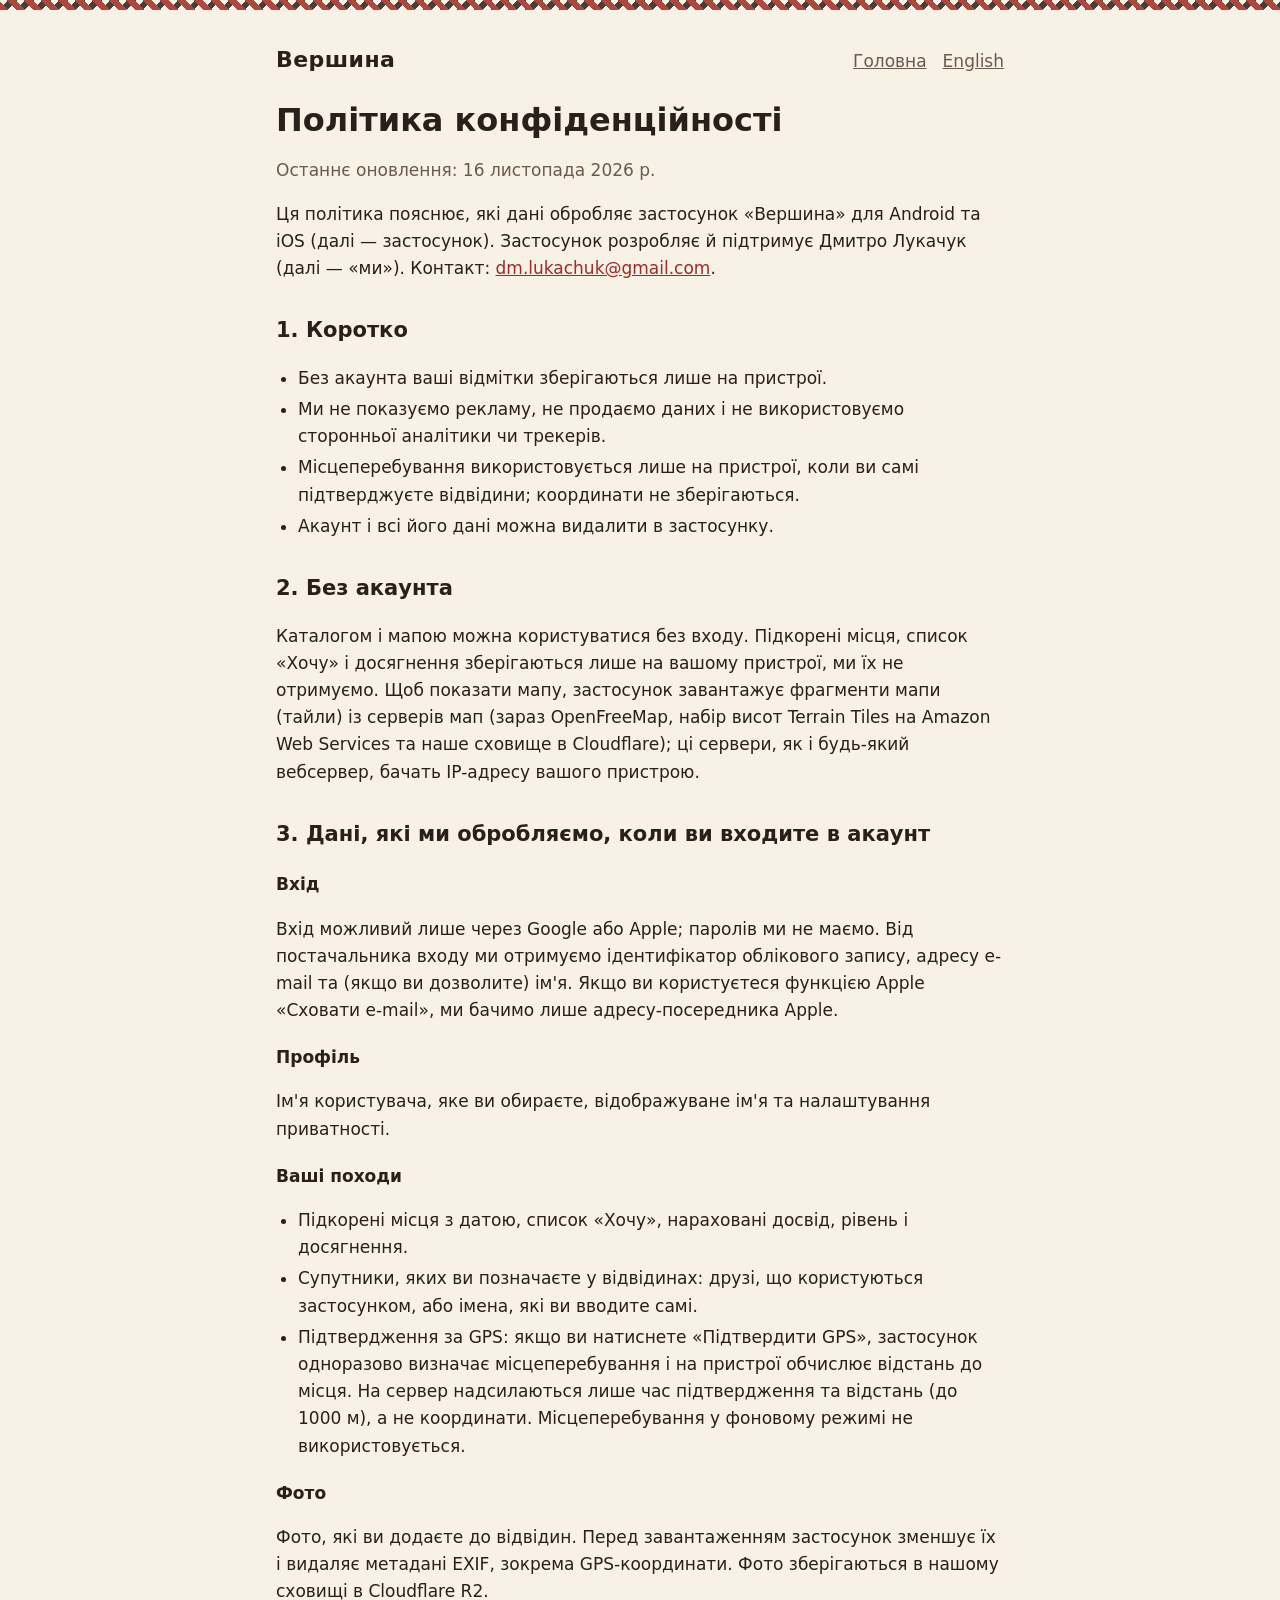
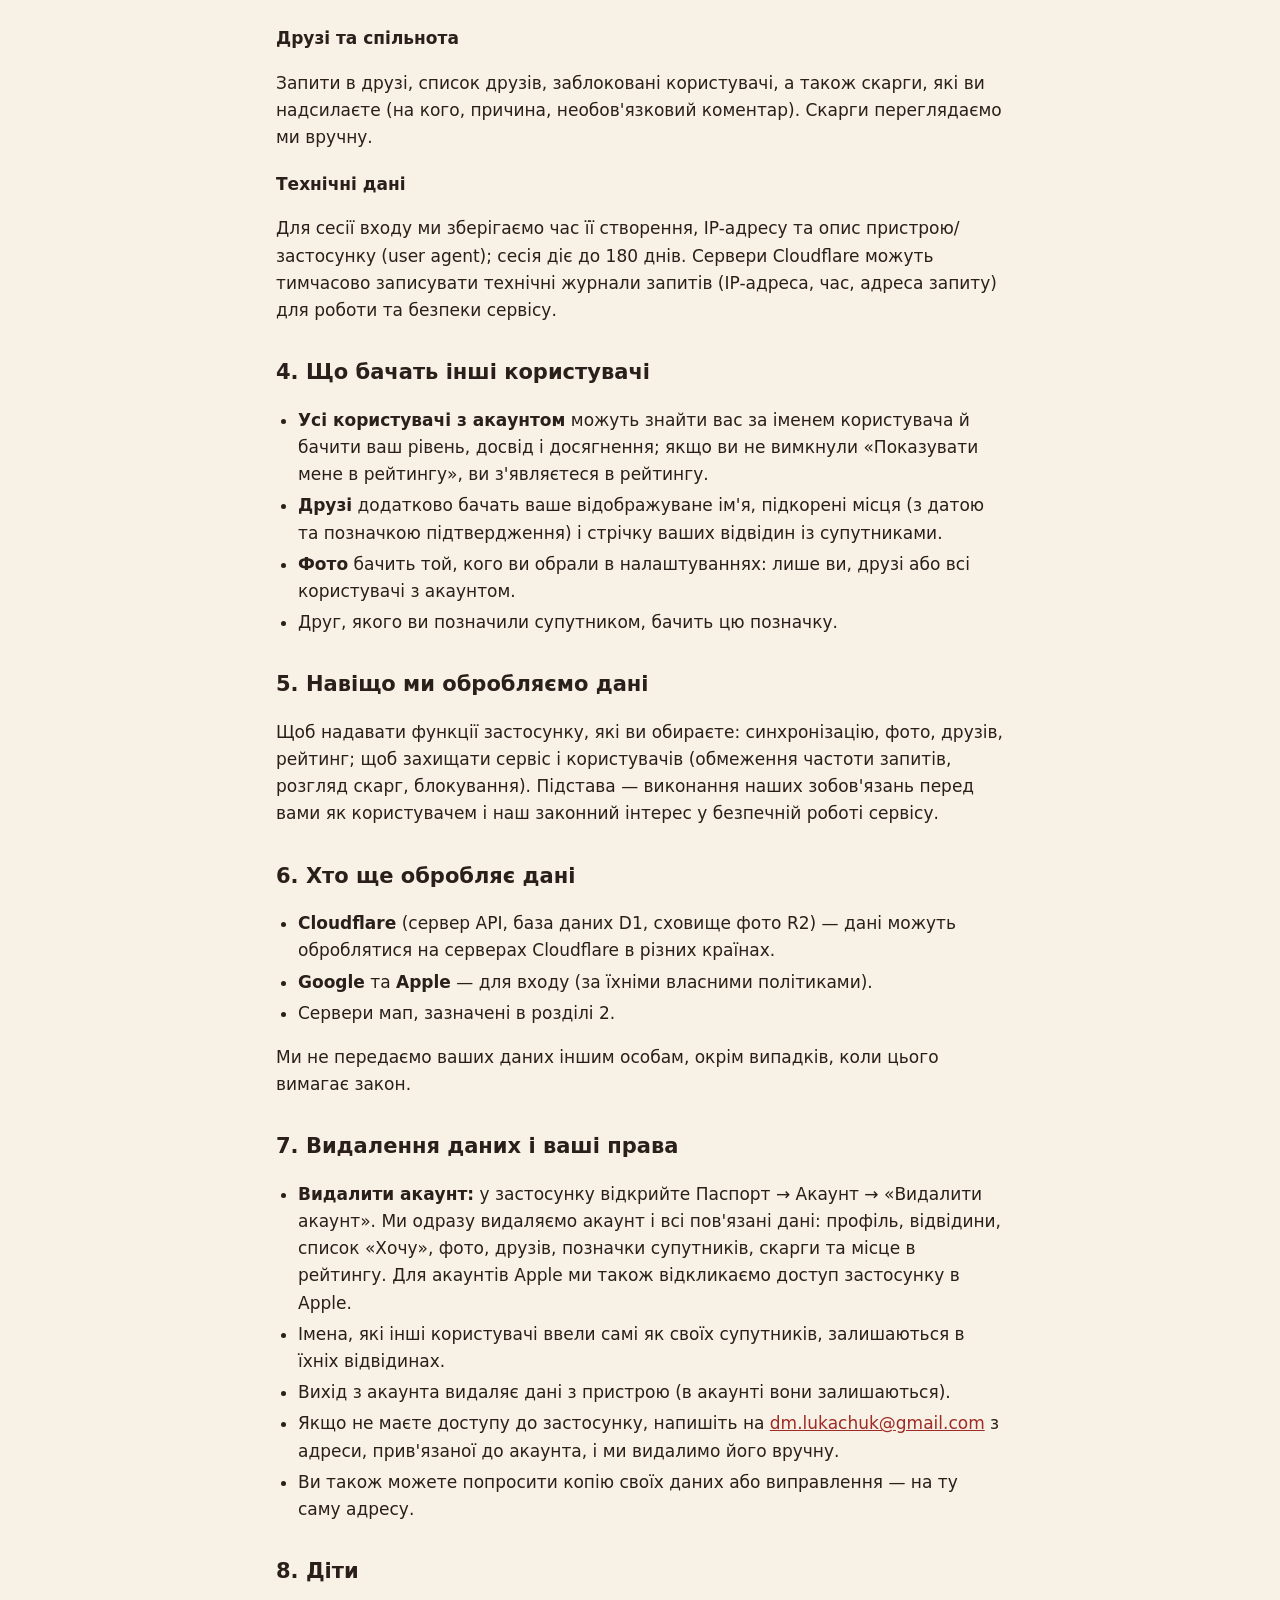
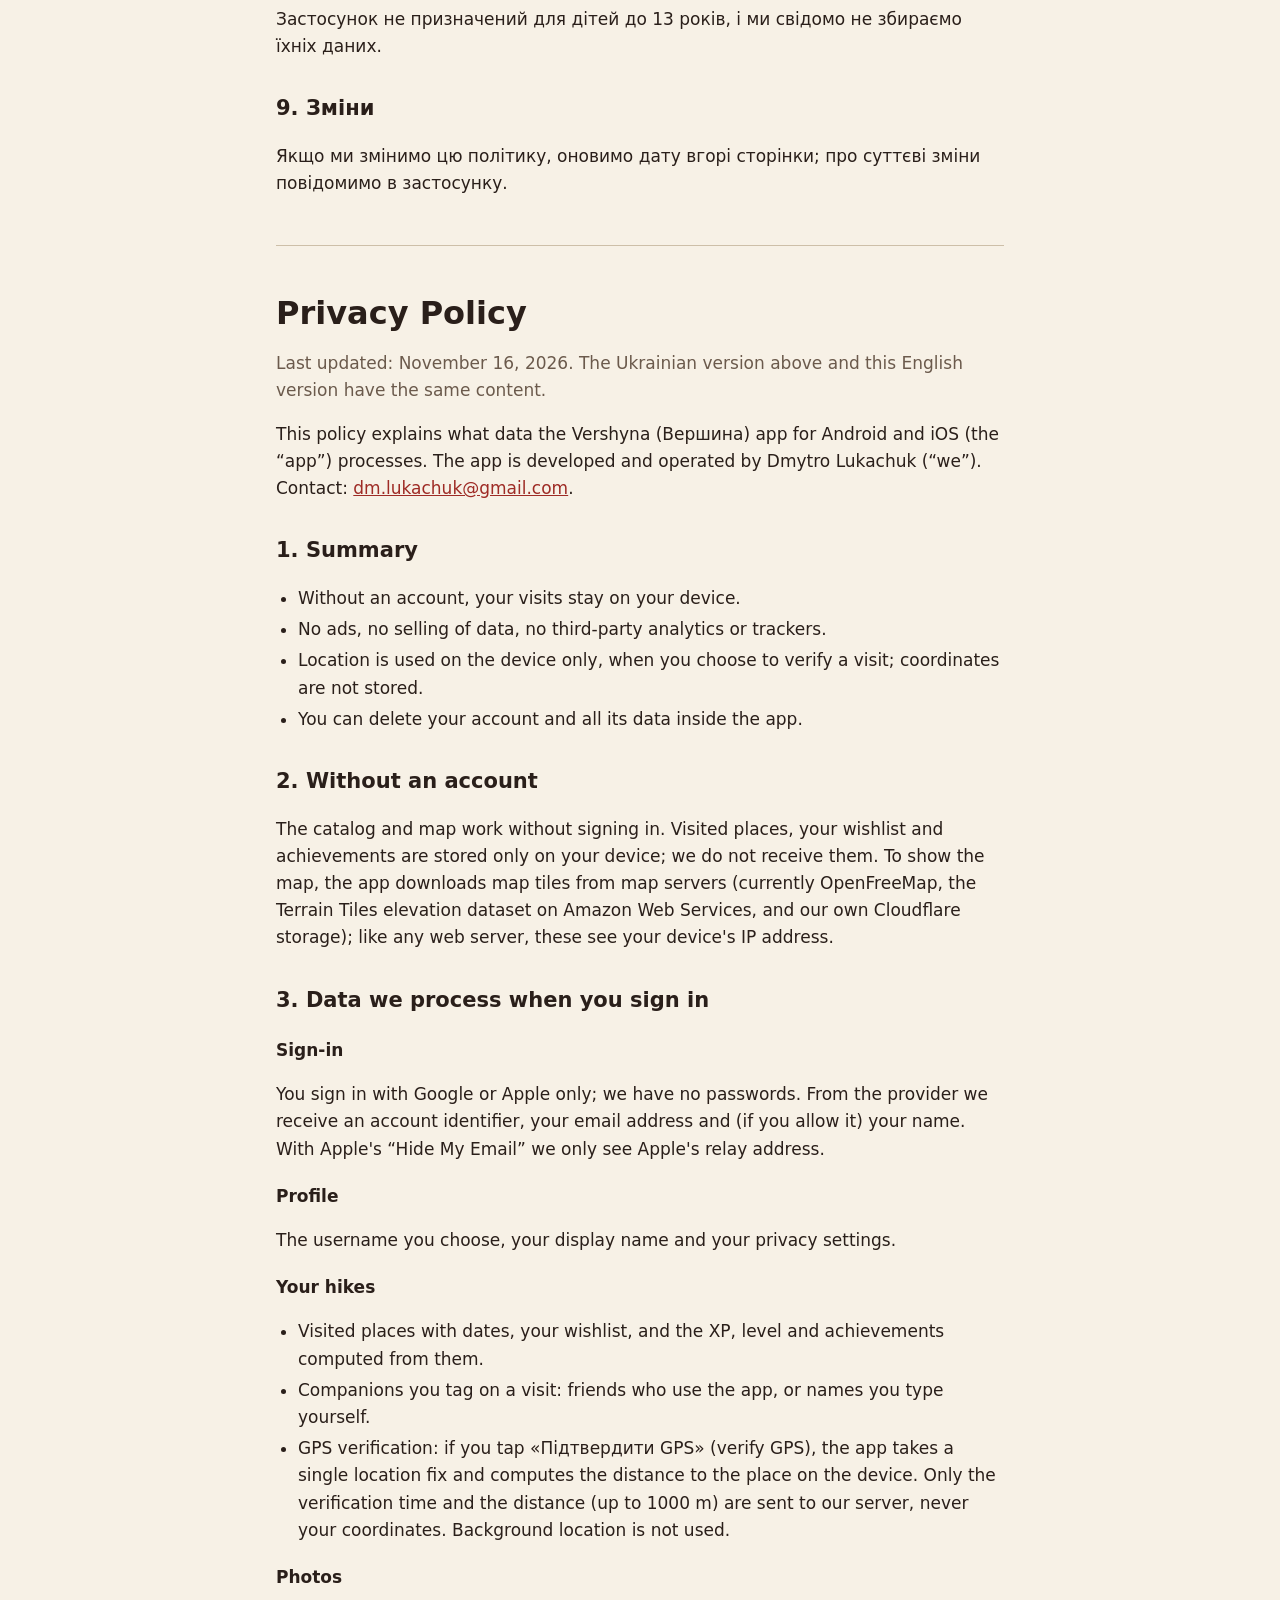
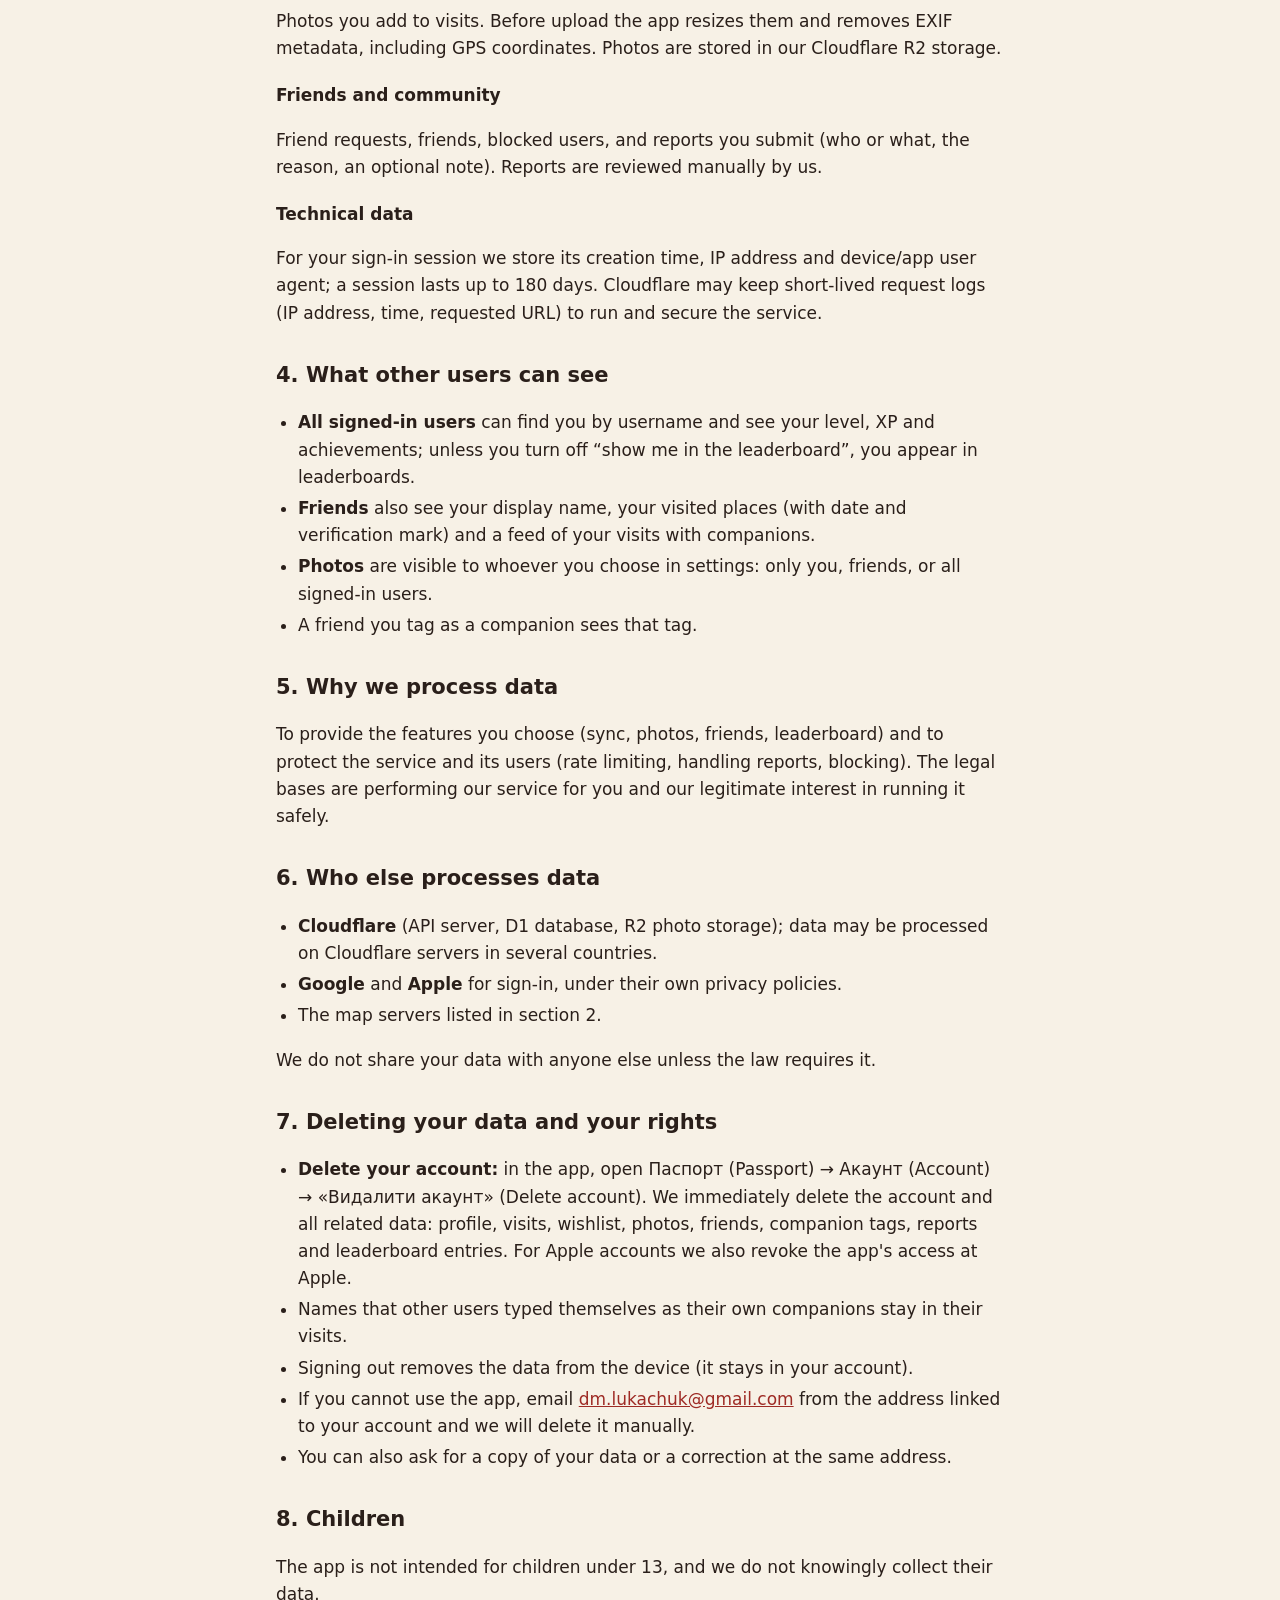
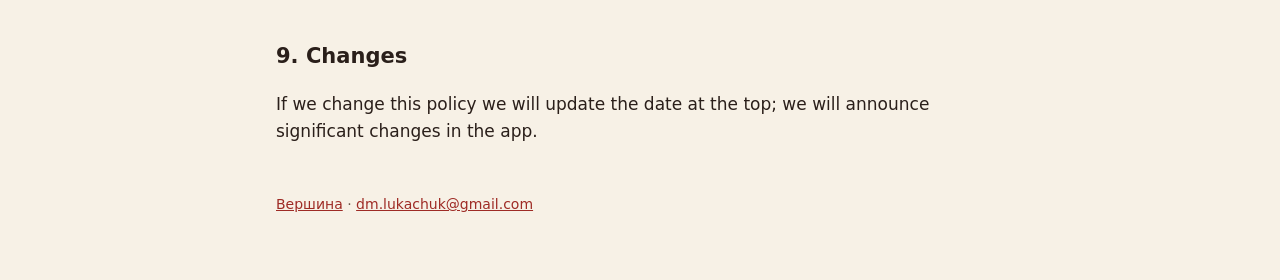
==== privacy.html @ f3897700 "Home page and privacy policy Co-Authored-By: Claude Opus 5.5 <noreply@anthropic.com> Claude-Session:" ====
<!doctype html>
<html lang="uk">
<head>
<meta charset="utf-8">
<meta name="viewport" content="width=device-width, initial-scale=1">
<title>Політика конфіденційності — Вершина</title>
<meta name="description" content="Політика конфіденційності застосунку Вершина / Vershyna privacy policy.">
<link rel="stylesheet" href="style.css">
</head>
<body>
<div class="band"></div>
<main>
  <header class="site">
    <a class="brand" href="./">Вершина</a>
    <nav><a href="./">Головна</a><a href="#en">English</a></nav>
  </header>

  <h1>Політика конфіденційності</h1>
  <p class="muted">Останнє оновлення: 16 листопада 2026 р.</p>

  <p>Ця політика пояснює, які дані обробляє застосунок «Вершина» для Android та iOS (далі — застосунок). Застосунок розробляє й підтримує Дмитро Лукачук (далі — «ми»). Контакт: <a href="mailto:dm.lukachuk@gmail.com">dm.lukachuk@gmail.com</a>.</p>

  <h2>1. Коротко</h2>
  <ul>
    <li>Без акаунта ваші відмітки зберігаються лише на пристрої.</li>
    <li>Ми не показуємо рекламу, не продаємо даних і не використовуємо сторонньої аналітики чи трекерів.</li>
    <li>Місцеперебування використовується лише на пристрої, коли ви самі підтверджуєте відвідини; координати не зберігаються.</li>
    <li>Акаунт і всі його дані можна видалити в застосунку.</li>
  </ul>

  <h2>2. Без акаунта</h2>
  <p>Каталогом і мапою можна користуватися без входу. Підкорені місця, список «Хочу» і досягнення зберігаються лише на вашому пристрої, ми їх не отримуємо. Щоб показати мапу, застосунок завантажує фрагменти мапи (тайли) із серверів мап (зараз OpenFreeMap, набір висот Terrain Tiles на Amazon Web Services та наше сховище в Cloudflare); ці сервери, як і будь-який вебсервер, бачать IP-адресу вашого пристрою.</p>

  <h2>3. Дані, які ми обробляємо, коли ви входите в акаунт</h2>
  <h3>Вхід</h3>
  <p>Вхід можливий лише через Google або Apple; паролів ми не маємо. Від постачальника входу ми отримуємо ідентифікатор облікового запису, адресу e-mail та (якщо ви дозволите) ім'я. Якщо ви користуєтеся функцією Apple «Сховати e-mail», ми бачимо лише адресу-посередника Apple.</p>
  <h3>Профіль</h3>
  <p>Ім'я користувача, яке ви обираєте, відображуване ім'я та налаштування приватності.</p>
  <h3>Ваші походи</h3>
  <ul>
    <li>Підкорені місця з датою, список «Хочу», нараховані досвід, рівень і досягнення.</li>
    <li>Супутники, яких ви позначаєте у відвідинах: друзі, що користуються застосунком, або імена, які ви вводите самі.</li>
    <li>Підтвердження за GPS: якщо ви натиснете «Підтвердити GPS», застосунок одноразово визначає місцеперебування і на пристрої обчислює відстань до місця. На сервер надсилаються лише час підтвердження та відстань (до 1000 м), а не координати. Місцеперебування у фоновому режимі не використовується.</li>
  </ul>
  <h3>Фото</h3>
  <p>Фото, які ви додаєте до відвідин. Перед завантаженням застосунок зменшує їх і видаляє метадані EXIF, зокрема GPS-координати. Фото зберігаються в нашому сховищі в Cloudflare R2.</p>
  <h3>Друзі та спільнота</h3>
  <p>Запити в друзі, список друзів, заблоковані користувачі, а також скарги, які ви надсилаєте (на кого, причина, необов'язковий коментар). Скарги переглядаємо ми вручну.</p>
  <h3>Технічні дані</h3>
  <p>Для сесії входу ми зберігаємо час її створення, IP-адресу та опис пристрою/застосунку (user agent); сесія діє до 180 днів. Сервери Cloudflare можуть тимчасово записувати технічні журнали запитів (IP-адреса, час, адреса запиту) для роботи та безпеки сервісу.</p>

  <h2>4. Що бачать інші користувачі</h2>
  <ul>
    <li><b>Усі користувачі з акаунтом</b> можуть знайти вас за іменем користувача й бачити ваш рівень, досвід і досягнення; якщо ви не вимкнули «Показувати мене в рейтингу», ви з'являєтеся в рейтингу.</li>
    <li><b>Друзі</b> додатково бачать ваше відображуване ім'я, підкорені місця (з датою та позначкою підтвердження) і стрічку ваших відвідин із супутниками.</li>
    <li><b>Фото</b> бачить той, кого ви обрали в налаштуваннях: лише ви, друзі або всі користувачі з акаунтом.</li>
    <li>Друг, якого ви позначили супутником, бачить цю позначку.</li>
  </ul>

  <h2>5. Навіщо ми обробляємо дані</h2>
  <p>Щоб надавати функції застосунку, які ви обираєте: синхронізацію, фото, друзів, рейтинг; щоб захищати сервіс і користувачів (обмеження частоти запитів, розгляд скарг, блокування). Підстава — виконання наших зобов'язань перед вами як користувачем і наш законний інтерес у безпечній роботі сервісу.</p>

  <h2>6. Хто ще обробляє дані</h2>
  <ul>
    <li><b>Cloudflare</b> (сервер API, база даних D1, сховище фото R2) — дані можуть оброблятися на серверах Cloudflare в різних країнах.</li>
    <li><b>Google</b> та <b>Apple</b> — для входу (за їхніми власними політиками).</li>
    <li>Сервери мап, зазначені в розділі 2.</li>
  </ul>
  <p>Ми не передаємо ваших даних іншим особам, окрім випадків, коли цього вимагає закон.</p>

  <h2 id="delete">7. Видалення даних і ваші права</h2>
  <ul>
    <li><b>Видалити акаунт:</b> у застосунку відкрийте Паспорт → Акаунт → «Видалити акаунт». Ми одразу видаляємо акаунт і всі пов'язані дані: профіль, відвідини, список «Хочу», фото, друзів, позначки супутників, скарги та місце в рейтингу. Для акаунтів Apple ми також відкликаємо доступ застосунку в Apple.</li>
    <li>Імена, які інші користувачі ввели самі як своїх супутників, залишаються в їхніх відвідинах.</li>
    <li>Вихід з акаунта видаляє дані з пристрою (в акаунті вони залишаються).</li>
    <li>Якщо не маєте доступу до застосунку, напишіть на <a href="mailto:dm.lukachuk@gmail.com">dm.lukachuk@gmail.com</a> з адреси, прив'язаної до акаунта, і ми видалимо його вручну.</li>
    <li>Ви також можете попросити копію своїх даних або виправлення — на ту саму адресу.</li>
  </ul>

  <h2>8. Діти</h2>
  <p>Застосунок не призначений для дітей до 13 років, і ми свідомо не збираємо їхніх даних.</p>

  <h2>9. Зміни</h2>
  <p>Якщо ми змінимо цю політику, оновимо дату вгорі сторінки; про суттєві зміни повідомимо в застосунку.</p>

  <hr id="en">

  <div lang="en">
  <h1>Privacy Policy</h1>
  <p class="muted">Last updated: November 16, 2026. The Ukrainian version above and this English version have the same content.</p>

  <p>This policy explains what data the Vershyna (Вершина) app for Android and iOS (the “app”) processes. The app is developed and operated by Dmytro Lukachuk (“we”). Contact: <a href="mailto:dm.lukachuk@gmail.com">dm.lukachuk@gmail.com</a>.</p>

  <h2>1. Summary</h2>
  <ul>
    <li>Without an account, your visits stay on your device.</li>
    <li>No ads, no selling of data, no third-party analytics or trackers.</li>
    <li>Location is used on the device only, when you choose to verify a visit; coordinates are not stored.</li>
    <li>You can delete your account and all its data inside the app.</li>
  </ul>

  <h2>2. Without an account</h2>
  <p>The catalog and map work without signing in. Visited places, your wishlist and achievements are stored only on your device; we do not receive them. To show the map, the app downloads map tiles from map servers (currently OpenFreeMap, the Terrain Tiles elevation dataset on Amazon Web Services, and our own Cloudflare storage); like any web server, these see your device's IP address.</p>

  <h2>3. Data we process when you sign in</h2>
  <h3>Sign-in</h3>
  <p>You sign in with Google or Apple only; we have no passwords. From the provider we receive an account identifier, your email address and (if you allow it) your name. With Apple's “Hide My Email” we only see Apple's relay address.</p>
  <h3>Profile</h3>
  <p>The username you choose, your display name and your privacy settings.</p>
  <h3>Your hikes</h3>
  <ul>
    <li>Visited places with dates, your wishlist, and the XP, level and achievements computed from them.</li>
    <li>Companions you tag on a visit: friends who use the app, or names you type yourself.</li>
    <li>GPS verification: if you tap «Підтвердити GPS» (verify GPS), the app takes a single location fix and computes the distance to the place on the device. Only the verification time and the distance (up to 1000 m) are sent to our server, never your coordinates. Background location is not used.</li>
  </ul>
  <h3>Photos</h3>
  <p>Photos you add to visits. Before upload the app resizes them and removes EXIF metadata, including GPS coordinates. Photos are stored in our Cloudflare R2 storage.</p>
  <h3>Friends and community</h3>
  <p>Friend requests, friends, blocked users, and reports you submit (who or what, the reason, an optional note). Reports are reviewed manually by us.</p>
  <h3>Technical data</h3>
  <p>For your sign-in session we store its creation time, IP address and device/app user agent; a session lasts up to 180 days. Cloudflare may keep short-lived request logs (IP address, time, requested URL) to run and secure the service.</p>

  <h2>4. What other users can see</h2>
  <ul>
    <li><b>All signed-in users</b> can find you by username and see your level, XP and achievements; unless you turn off “show me in the leaderboard”, you appear in leaderboards.</li>
    <li><b>Friends</b> also see your display name, your visited places (with date and verification mark) and a feed of your visits with companions.</li>
    <li><b>Photos</b> are visible to whoever you choose in settings: only you, friends, or all signed-in users.</li>
    <li>A friend you tag as a companion sees that tag.</li>
  </ul>

  <h2>5. Why we process data</h2>
  <p>To provide the features you choose (sync, photos, friends, leaderboard) and to protect the service and its users (rate limiting, handling reports, blocking). The legal bases are performing our service for you and our legitimate interest in running it safely.</p>

  <h2>6. Who else processes data</h2>
  <ul>
    <li><b>Cloudflare</b> (API server, D1 database, R2 photo storage); data may be processed on Cloudflare servers in several countries.</li>
    <li><b>Google</b> and <b>Apple</b> for sign-in, under their own privacy policies.</li>
    <li>The map servers listed in section 2.</li>
  </ul>
  <p>We do not share your data with anyone else unless the law requires it.</p>

  <h2 id="delete-en">7. Deleting your data and your rights</h2>
  <ul>
    <li><b>Delete your account:</b> in the app, open Паспорт (Passport) → Акаунт (Account) → «Видалити акаунт» (Delete account). We immediately delete the account and all related data: profile, visits, wishlist, photos, friends, companion tags, reports and leaderboard entries. For Apple accounts we also revoke the app's access at Apple.</li>
    <li>Names that other users typed themselves as their own companions stay in their visits.</li>
    <li>Signing out removes the data from the device (it stays in your account).</li>
    <li>If you cannot use the app, email <a href="mailto:dm.lukachuk@gmail.com">dm.lukachuk@gmail.com</a> from the address linked to your account and we will delete it manually.</li>
    <li>You can also ask for a copy of your data or a correction at the same address.</li>
  </ul>

  <h2>8. Children</h2>
  <p>The app is not intended for children under 13, and we do not knowingly collect their data.</p>

  <h2>9. Changes</h2>
  <p>If we change this policy we will update the date at the top; we will announce significant changes in the app.</p>
  </div>

  <footer><a href="./">Вершина</a> · <a href="mailto:dm.lukachuk@gmail.com">dm.lukachuk@gmail.com</a></footer>
</main>
</body>
</html>
---- style.css ----
:root {
  --bg: #F7F1E6;
  --surface: #FBF7EF;
  --border: #CDBFA8;
  --text: #2A1F1A;
  --muted: #6B5A4C;
  --primary: #9E2B25;
  --forest: #3C5A3A;
}
@media (prefers-color-scheme: dark) {
  :root {
    --bg: #1E1713;
    --surface: #2A211C;
    --border: #4A3D33;
    --text: #F1E8DA;
    --muted: #BFB1A0;
    --primary: #E07A6F;
    --forest: #9DBB98;
  }
}
* { box-sizing: border-box; }
html { -webkit-text-size-adjust: 100%; }
body {
  margin: 0;
  background: var(--bg);
  color: var(--text);
  font: 17px/1.6 Inter, system-ui, -apple-system, "Segoe UI", Roboto, sans-serif;
}
.band {
  height: 10px;
  background:
    repeating-linear-gradient(45deg, var(--primary) 0 6px, transparent 6px 12px),
    repeating-linear-gradient(-45deg, var(--text) 0 6px, transparent 6px 12px);
  opacity: .85;
}
main { max-width: 760px; margin: 0 auto; padding: 32px 16px 64px; }
header.site { display: flex; align-items: baseline; justify-content: space-between; gap: 12px; flex-wrap: wrap; margin-bottom: 24px; }
header.site a.brand { font-weight: 800; font-size: 22px; color: var(--text); text-decoration: none; letter-spacing: .02em; }
nav a { color: var(--muted); margin-left: 16px; }
nav a:first-child { margin-left: 0; }
h1 { font-size: 32px; line-height: 1.2; margin: 8px 0 8px; }
h2 { font-size: 21px; margin: 32px 0 8px; }
h3 { font-size: 17px; margin: 20px 0 4px; }
a { color: var(--primary); }
.lead { font-size: 19px; color: var(--muted); }
.card { background: var(--surface); border: 1px solid var(--border); border-radius: 12px; padding: 16px 20px; margin: 20px 0; }
.muted { color: var(--muted); }
ul { padding-left: 22px; }
li { margin: 4px 0; }
hr { border: 0; border-top: 1px solid var(--border); margin: 48px 0; }
footer { margin-top: 48px; font-size: 14px; color: var(--muted); }
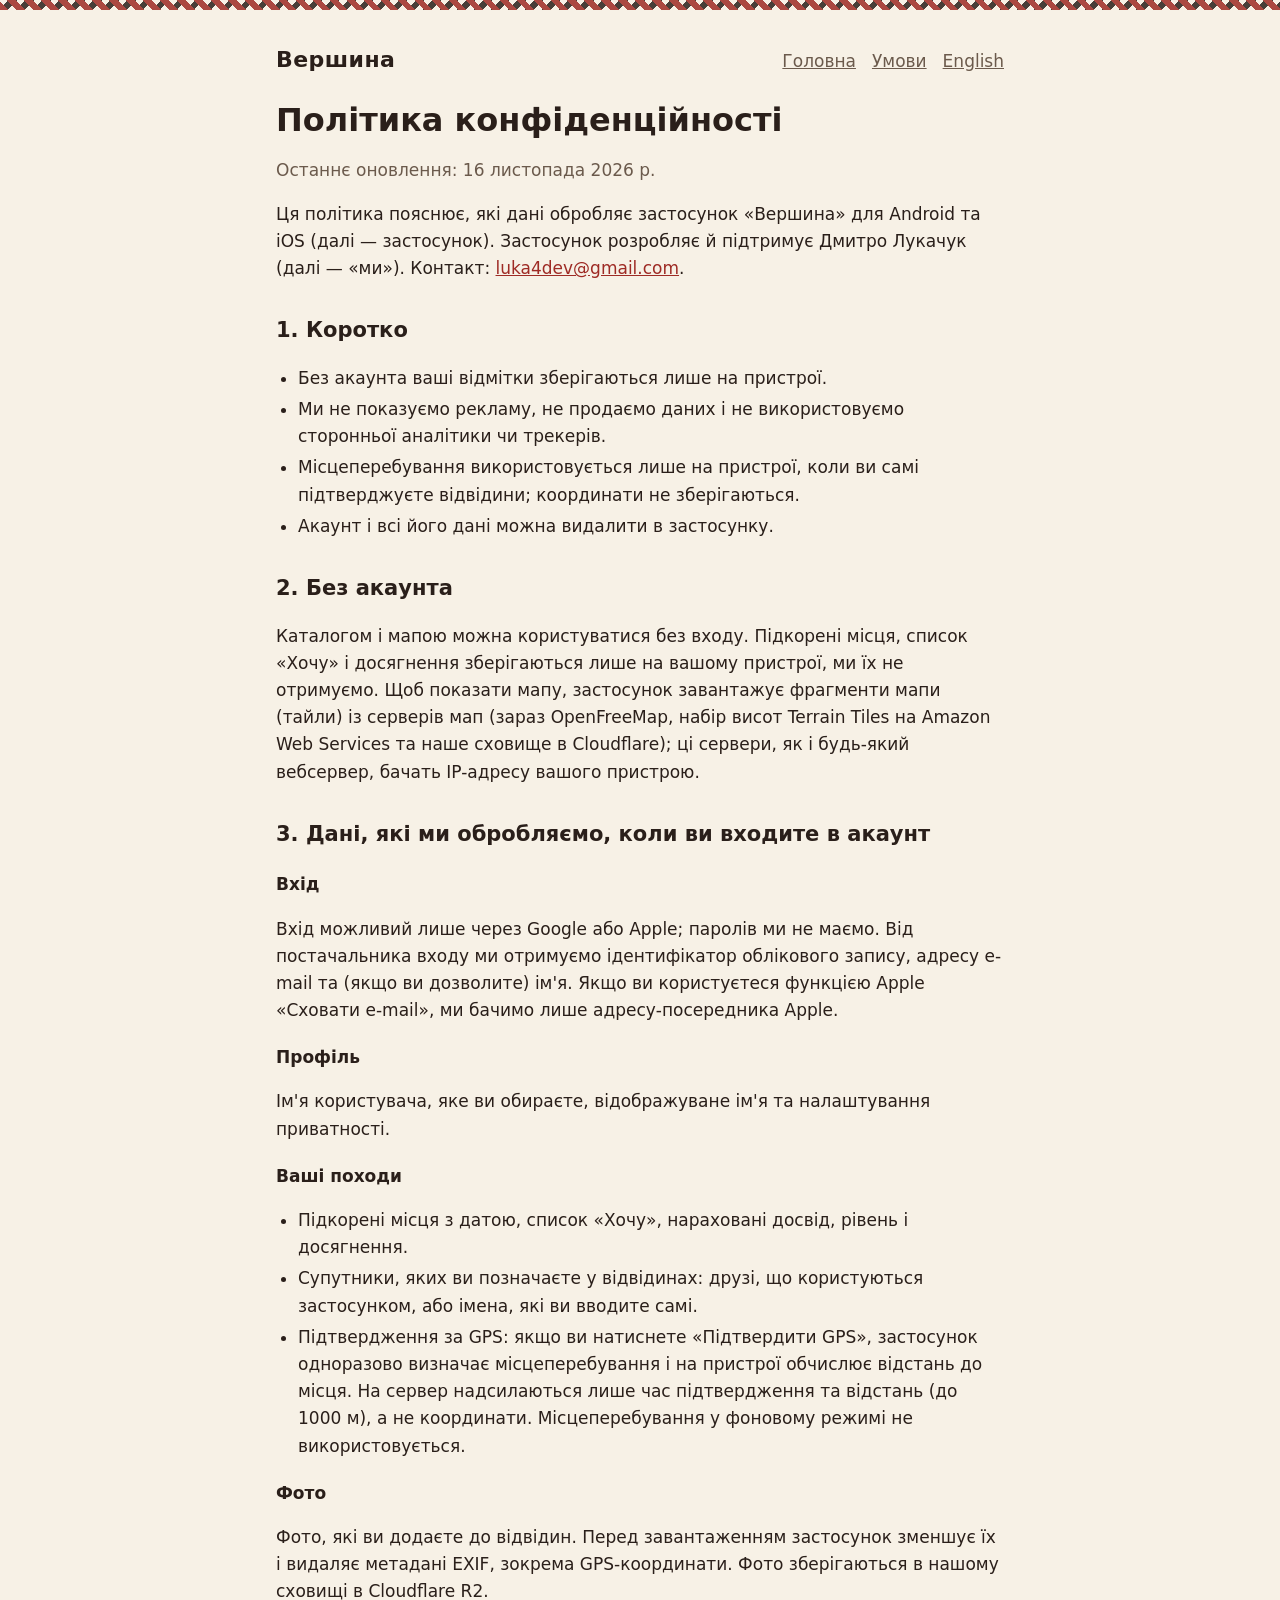
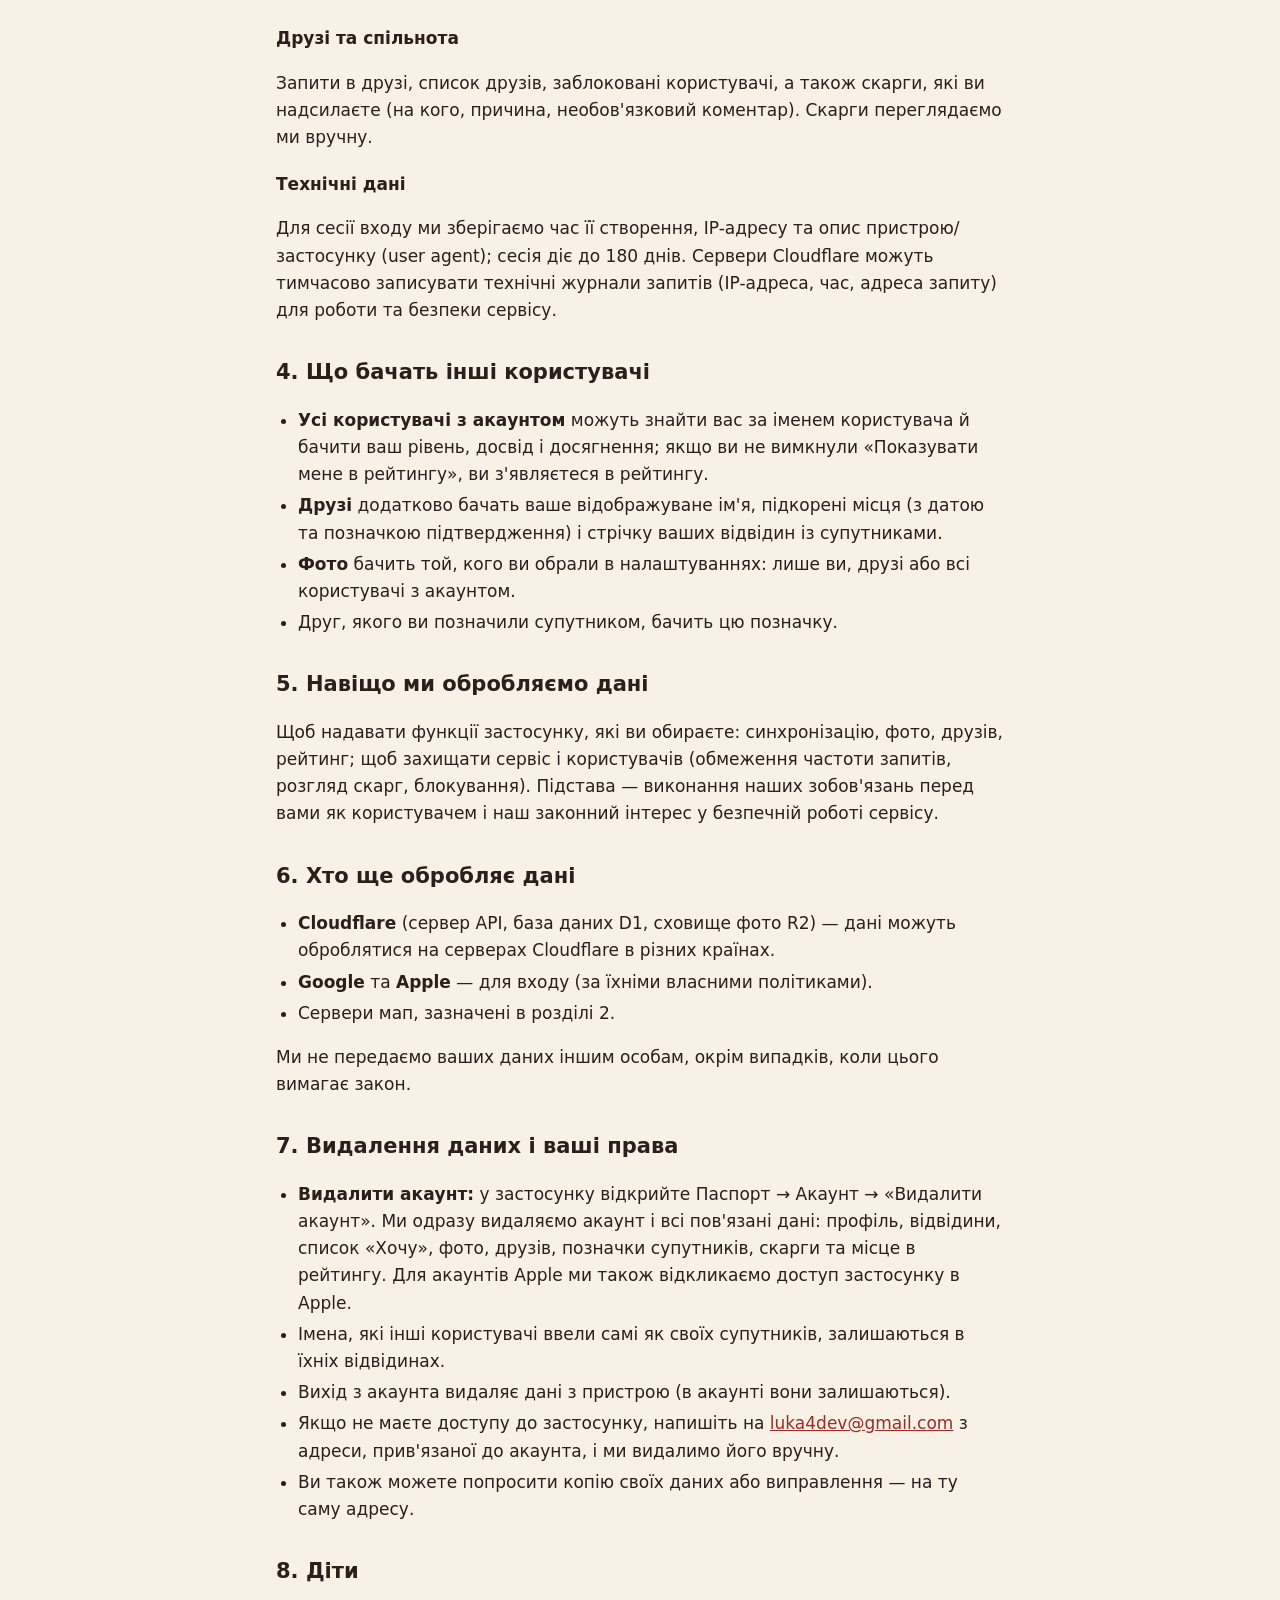
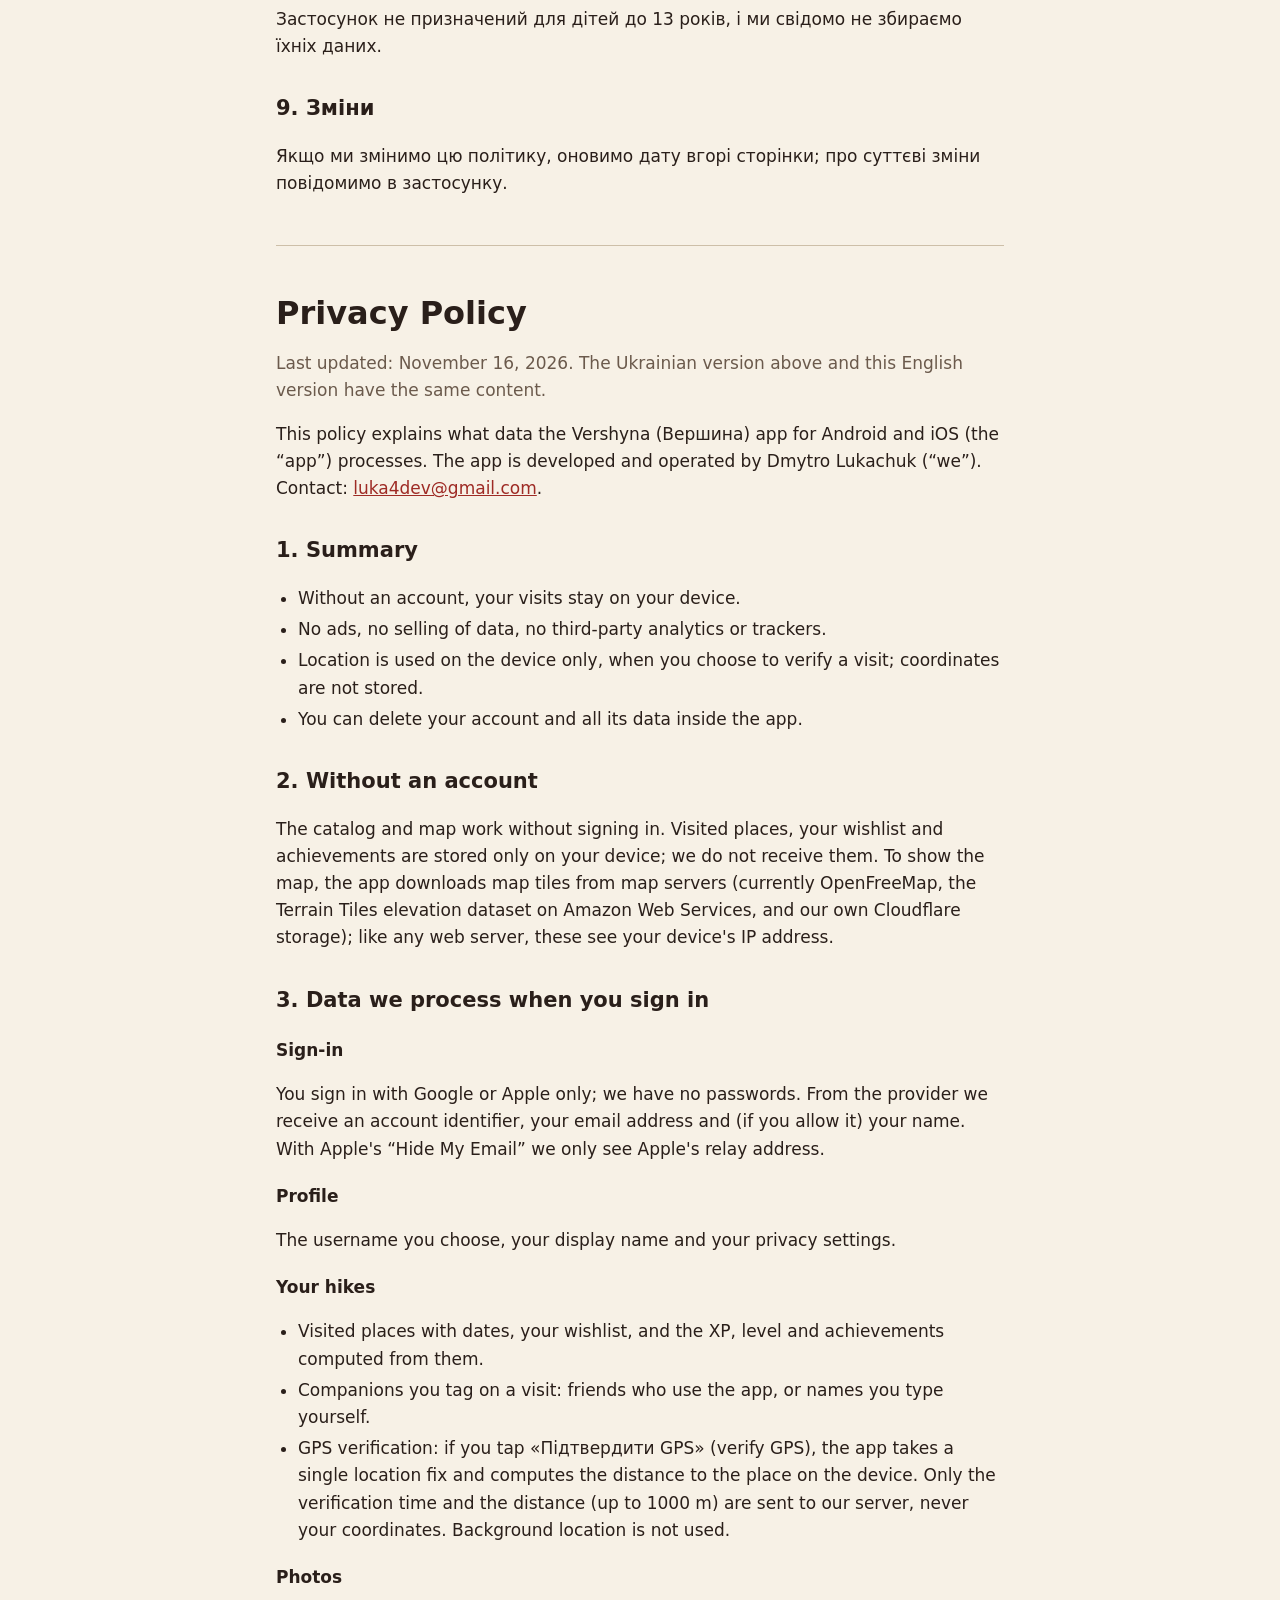
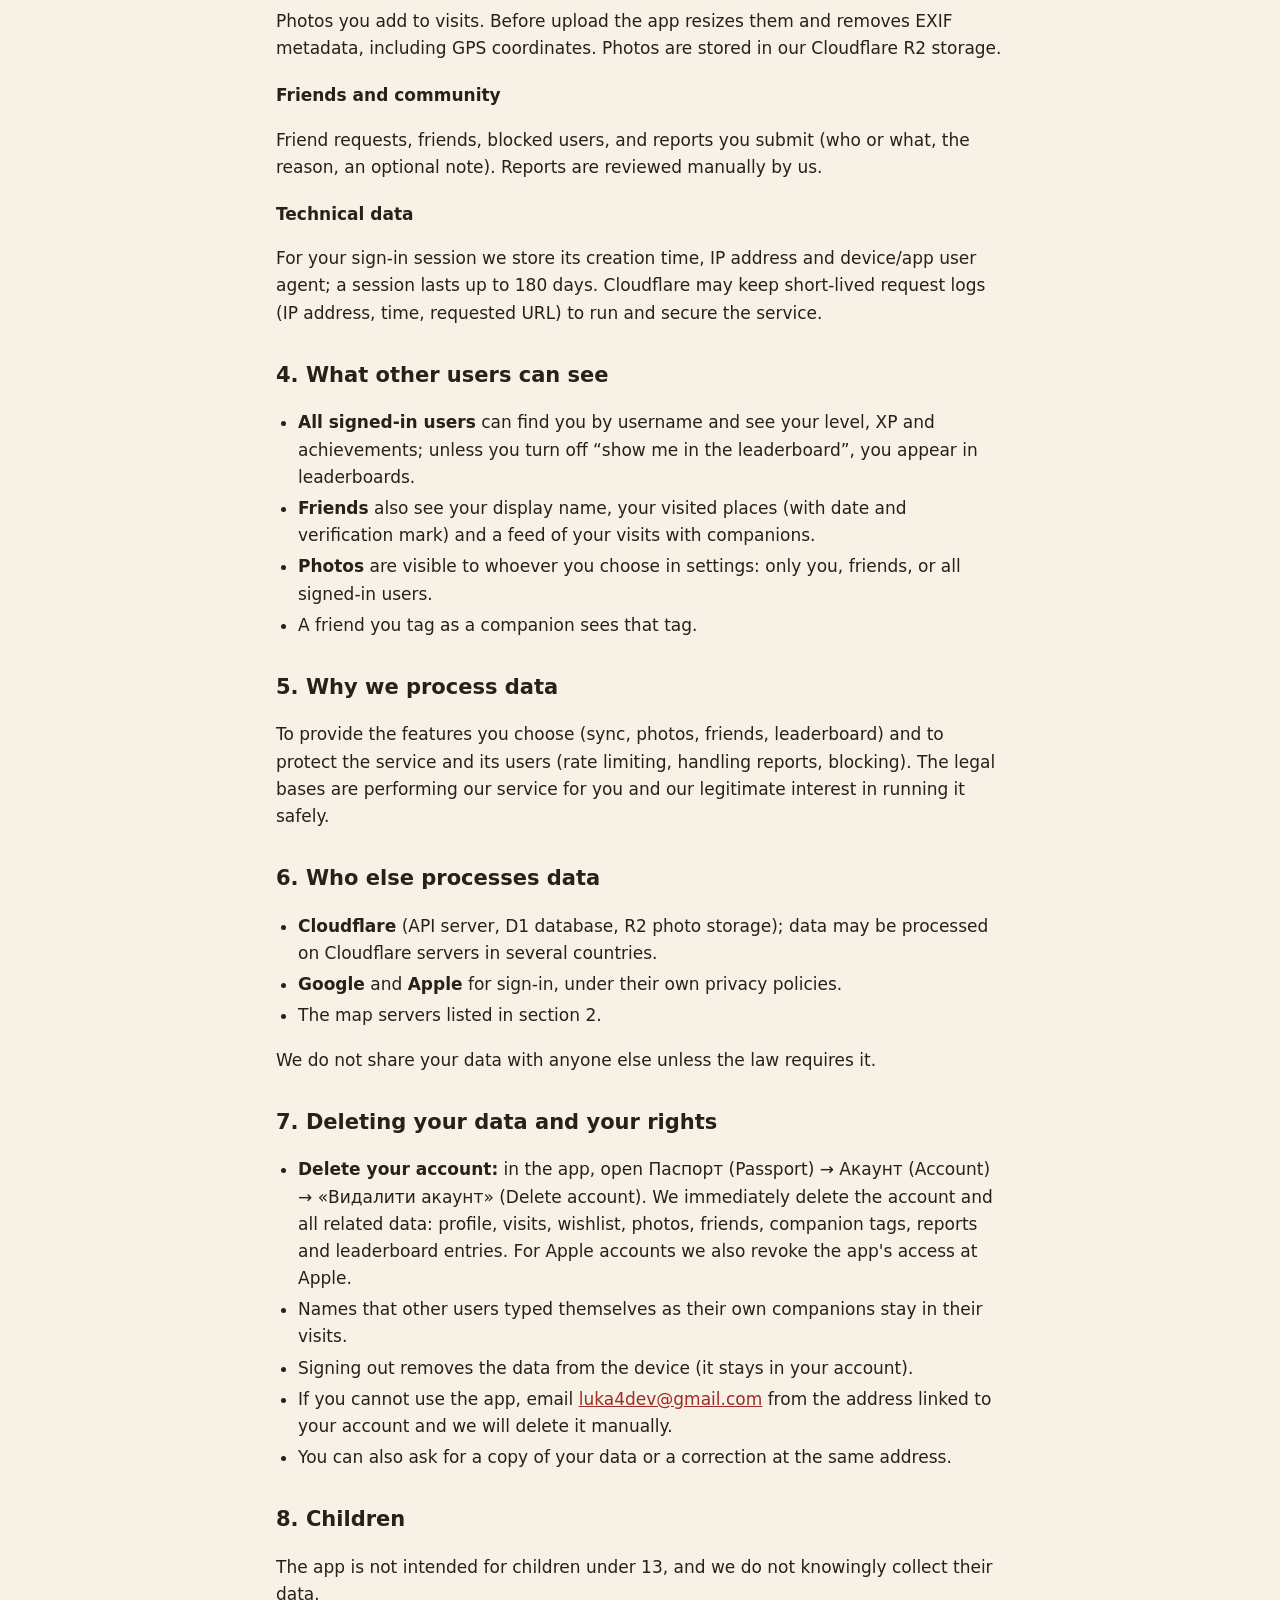
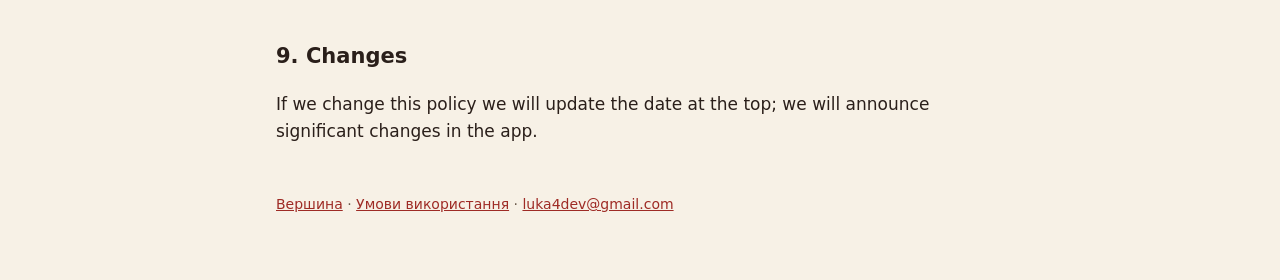
==== commit 6a55c89f: "Terms of service; contact email luka4dev@gmail.com Co-Authored-By: Claude Opus 5.5 <noreply@anthropi" ====
--- a/privacy.html
+++ b/privacy.html
@@ -12,13 +12,13 @@
 <main>
   <header class="site">
     <a class="brand" href="./">Вершина</a>
-    <nav><a href="./">Головна</a><a href="#en">English</a></nav>
+    <nav><a href="./">Головна</a><a href="terms.html">Умови</a><a href="#en">English</a></nav>
   </header>
 
   <h1>Політика конфіденційності</h1>
   <p class="muted">Останнє оновлення: 16 листопада 2026 р.</p>
 
-  <p>Ця політика пояснює, які дані обробляє застосунок «Вершина» для Android та iOS (далі — застосунок). Застосунок розробляє й підтримує Дмитро Лукачук (далі — «ми»). Контакт: <a href="mailto:dm.lukachuk@gmail.com">dm.lukachuk@gmail.com</a>.</p>
+  <p>Ця політика пояснює, які дані обробляє застосунок «Вершина» для Android та iOS (далі — застосунок). Застосунок розробляє й підтримує Дмитро Лукачук (далі — «ми»). Контакт: <a href="mailto:luka4dev@gmail.com">luka4dev@gmail.com</a>.</p>
 
   <h2>1. Коротко</h2>
   <ul>
@@ -73,7 +73,7 @@
     <li><b>Видалити акаунт:</b> у застосунку відкрийте Паспорт → Акаунт → «Видалити акаунт». Ми одразу видаляємо акаунт і всі пов'язані дані: профіль, відвідини, список «Хочу», фото, друзів, позначки супутників, скарги та місце в рейтингу. Для акаунтів Apple ми також відкликаємо доступ застосунку в Apple.</li>
     <li>Імена, які інші користувачі ввели самі як своїх супутників, залишаються в їхніх відвідинах.</li>
     <li>Вихід з акаунта видаляє дані з пристрою (в акаунті вони залишаються).</li>
-    <li>Якщо не маєте доступу до застосунку, напишіть на <a href="mailto:dm.lukachuk@gmail.com">dm.lukachuk@gmail.com</a> з адреси, прив'язаної до акаунта, і ми видалимо його вручну.</li>
+    <li>Якщо не маєте доступу до застосунку, напишіть на <a href="mailto:luka4dev@gmail.com">luka4dev@gmail.com</a> з адреси, прив'язаної до акаунта, і ми видалимо його вручну.</li>
     <li>Ви також можете попросити копію своїх даних або виправлення — на ту саму адресу.</li>
   </ul>
 
@@ -89,7 +89,7 @@
   <h1>Privacy Policy</h1>
   <p class="muted">Last updated: November 16, 2026. The Ukrainian version above and this English version have the same content.</p>
 
-  <p>This policy explains what data the Vershyna (Вершина) app for Android and iOS (the “app”) processes. The app is developed and operated by Dmytro Lukachuk (“we”). Contact: <a href="mailto:dm.lukachuk@gmail.com">dm.lukachuk@gmail.com</a>.</p>
+  <p>This policy explains what data the Vershyna (Вершина) app for Android and iOS (the “app”) processes. The app is developed and operated by Dmytro Lukachuk (“we”). Contact: <a href="mailto:luka4dev@gmail.com">luka4dev@gmail.com</a>.</p>
 
   <h2>1. Summary</h2>
   <ul>
@@ -144,7 +144,7 @@
     <li><b>Delete your account:</b> in the app, open Паспорт (Passport) → Акаунт (Account) → «Видалити акаунт» (Delete account). We immediately delete the account and all related data: profile, visits, wishlist, photos, friends, companion tags, reports and leaderboard entries. For Apple accounts we also revoke the app's access at Apple.</li>
     <li>Names that other users typed themselves as their own companions stay in their visits.</li>
     <li>Signing out removes the data from the device (it stays in your account).</li>
-    <li>If you cannot use the app, email <a href="mailto:dm.lukachuk@gmail.com">dm.lukachuk@gmail.com</a> from the address linked to your account and we will delete it manually.</li>
+    <li>If you cannot use the app, email <a href="mailto:luka4dev@gmail.com">luka4dev@gmail.com</a> from the address linked to your account and we will delete it manually.</li>
     <li>You can also ask for a copy of your data or a correction at the same address.</li>
   </ul>
 
@@ -155,7 +155,7 @@
   <p>If we change this policy we will update the date at the top; we will announce significant changes in the app.</p>
   </div>
 
-  <footer><a href="./">Вершина</a> · <a href="mailto:dm.lukachuk@gmail.com">dm.lukachuk@gmail.com</a></footer>
+  <footer><a href="./">Вершина</a> · <a href="terms.html">Умови використання</a> · <a href="mailto:luka4dev@gmail.com">luka4dev@gmail.com</a></footer>
 </main>
 </body>
 </html>
